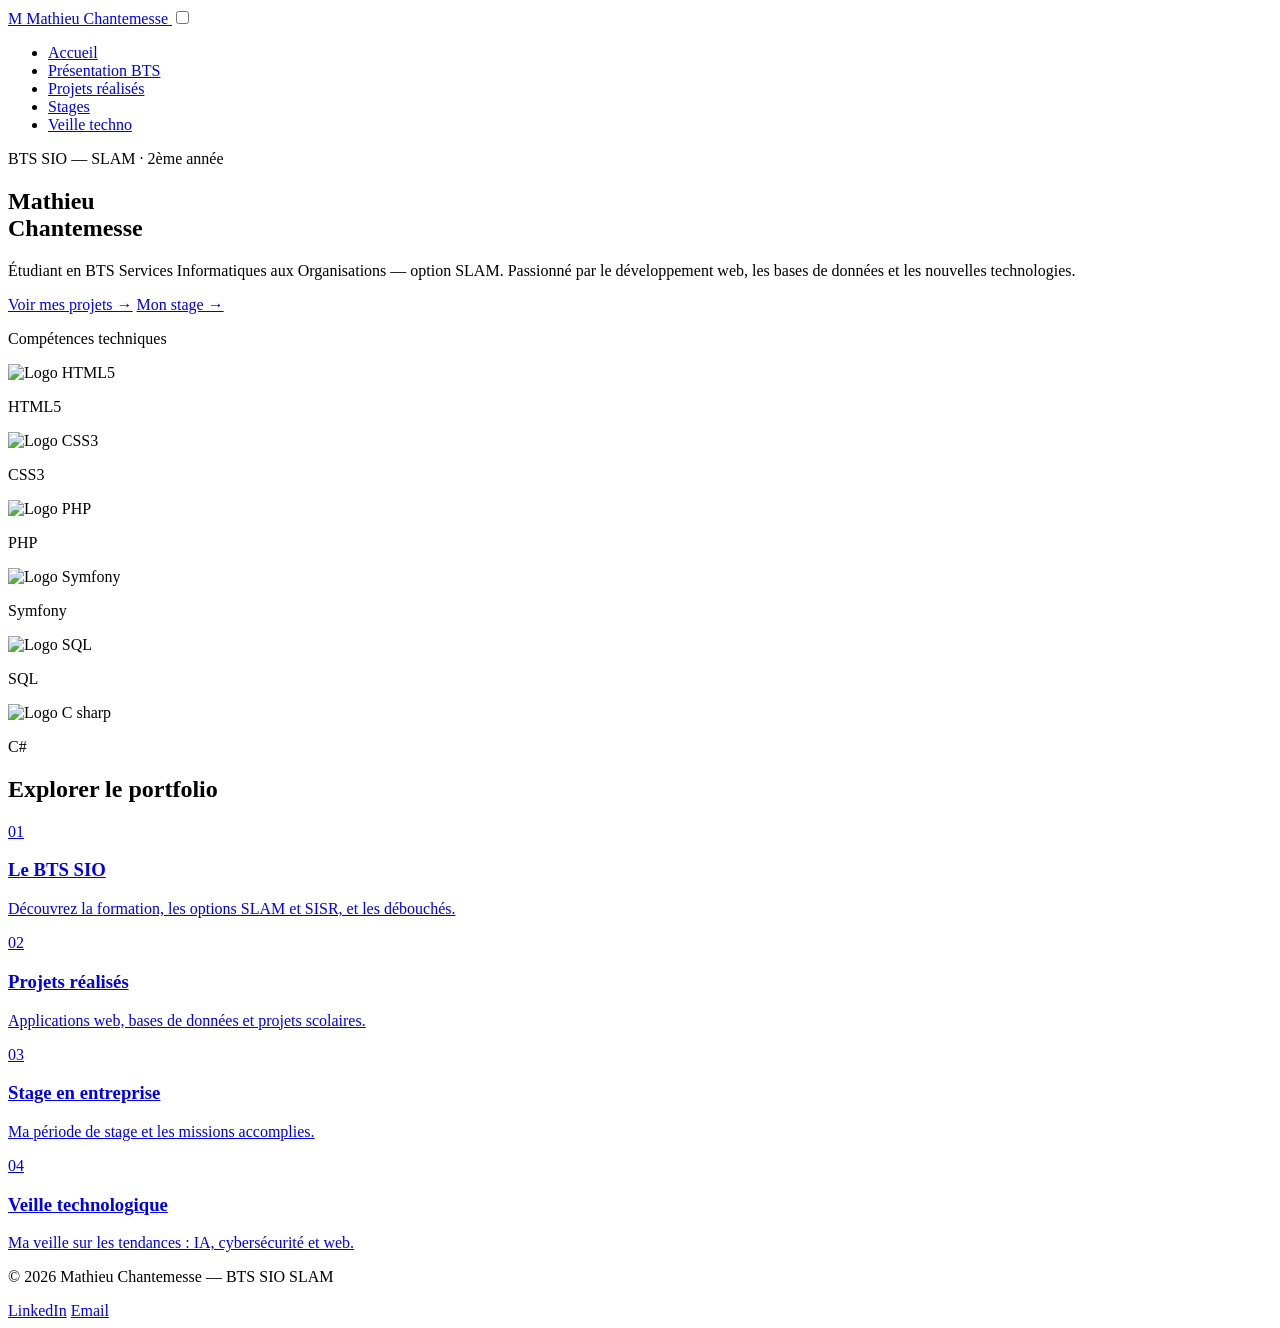
==== index.html @ 4908aefe "portfolio" ====
<!doctype html>
<html lang="fr">
    <head>
        <meta charset="UTF-8" />
        <meta name="viewport" content="width=device-width, initial-scale=1.0" />
        <meta
            name="description"
            content="Portfolio de Mathieu Chantemesse, étudiant en BTS SIO option SLAM."
        />
        <title>Accueil — Mathieu Chantemesse</title>
        <link rel="stylesheet" href="./styles.css" />
    </head>
    <body>
        <nav class="navbar" aria-label="Navigation principale">
            <a class="brand" href="./index.html">
                <span class="brand-mark">M</span>
                <span class="brand-name">Mathieu Chantemesse</span>
            </a>
            <input class="menu-check" type="checkbox" id="menu-check" aria-label="Ouvrir le menu" />
            <label class="menu-toggle" for="menu-check">
                <span></span>
                <span></span>
                <span></span>
            </label>
            <ul class="nav-list">
                <li><a class="nav-link active" href="./index.html">Accueil</a></li>
                <li><a class="nav-link" href="./bts.html">Présentation BTS</a></li>
                <li><a class="nav-link" href="./projets.html">Projets réalisés</a></li>
                <li><a class="nav-link" href="./stages.html">Stages</a></li>
                <li><a class="nav-link" href="./veille.html">Veille techno</a></li>
            </ul>
        </nav>

        <main>
            <section class="hero">
                <div class="hero-content">
                    <span class="tag">BTS SIO — SLAM · 2ème année</span>
                    <h1>
                        Mathieu
                        <br />
                        <span>Chantemesse</span>
                    </h1>
                    <p class="hero-copy">
                        Étudiant en BTS Services Informatiques aux Organisations — option SLAM.
                        Passionné par le développement web, les bases de données et les nouvelles
                        technologies.
                    </p>
                    <div class="button-row">
                        <a class="button" href="./projets.html">Voir mes projets →</a>
                        <a class="button" href="./stages.html">Mon stage →</a>
                    </div>
                </div>
            </section>

            <section class="section">
                <p class="eyebrow">Compétences techniques</p>
                <div class="grid grid-6">
                    <div class="card skill-card">
                        <img
                            src="https://cdn.jsdelivr.net/gh/devicons/devicon/icons/html5/html5-original.svg"
                            alt="Logo HTML5"
                        />
                        <p>HTML5</p>
                    </div>
                    <div class="card skill-card">
                        <img
                            src="https://cdn.jsdelivr.net/gh/devicons/devicon/icons/css3/css3-original.svg"
                            alt="Logo CSS3"
                        />
                        <p>CSS3</p>
                    </div>
                    <div class="card skill-card">
                        <img
                            src="https://cdn.jsdelivr.net/gh/devicons/devicon/icons/php/php-original.svg"
                            alt="Logo PHP"
                        />
                        <p>PHP</p>
                    </div>
                    <div class="card skill-card">
                        <img
                            class="invert"
                            src="https://cdn.jsdelivr.net/gh/devicons/devicon/icons/symfony/symfony-original.svg"
                            alt="Logo Symfony"
                        />
                        <p>Symfony</p>
                    </div>
                    <div class="card skill-card">
                        <img
                            src="https://cdn.jsdelivr.net/gh/devicons/devicon/icons/azuresqldatabase/azuresqldatabase-original.svg"
                            alt="Logo SQL"
                        />
                        <p>SQL</p>
                    </div>
                    <div class="card skill-card">
                        <img
                            src="https://cdn.jsdelivr.net/gh/devicons/devicon/icons/csharp/csharp-original.svg"
                            alt="Logo C sharp"
                        />
                        <p>C#</p>
                    </div>
                </div>
            </section>

            <section class="section section-alt">
                <h2>Explorer le portfolio</h2>
                <div class="grid grid-2">
                    <a class="card link-card" href="./bts.html">
                        <span class="card-index">01</span>
                        <h3>Le BTS SIO</h3>
                        <p>Découvrez la formation, les options SLAM et SISR, et les débouchés.</p>
                    </a>
                    <a class="card link-card" href="./projets.html">
                        <span class="card-index">02</span>
                        <h3>Projets réalisés</h3>
                        <p>Applications web, bases de données et projets scolaires.</p>
                    </a>
                    <a class="card link-card" href="./stages.html">
                        <span class="card-index">03</span>
                        <h3>Stage en entreprise</h3>
                        <p>Ma période de stage et les missions accomplies.</p>
                    </a>
                    <a class="card link-card" href="./veille.html">
                        <span class="card-index">04</span>
                        <h3>Veille technologique</h3>
                        <p>Ma veille sur les tendances : IA, cybersécurité et web.</p>
                    </a>
                </div>
            </section>
        </main>

        <footer class="footer">
            <p>© 2026 Mathieu Chantemesse — BTS SIO SLAM</p>
            <div class="footer-links">
                <a href="#">LinkedIn</a>
                <a href="mailto:mathieu@example.com">Email</a>
            </div>
        </footer>
    </body>
</html>
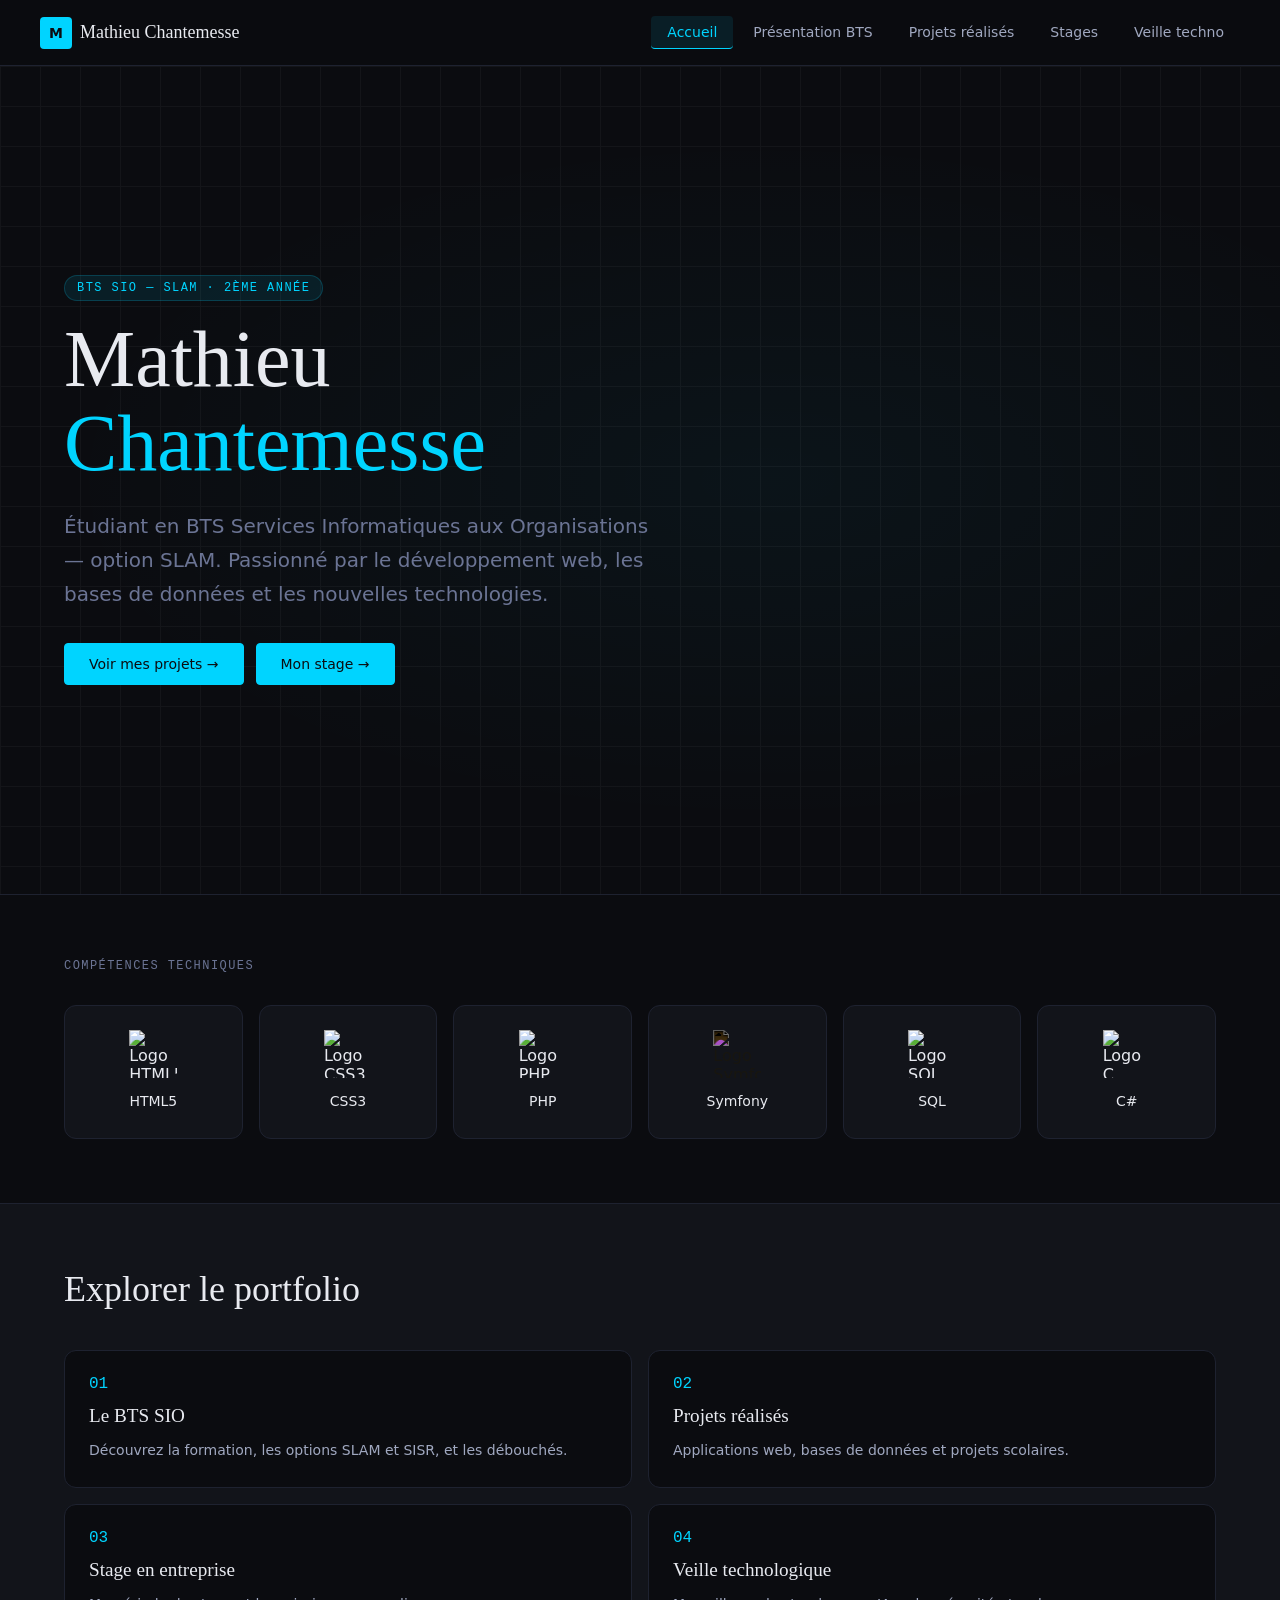
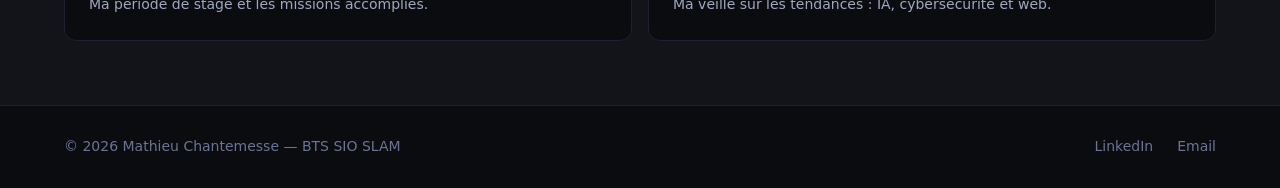
==== commit 89e9462c: "correction des lien cassé" ====
--- a/index.html
+++ b/index.html
@@ -8,7 +8,7 @@
             content="Portfolio de Mathieu Chantemesse, étudiant en BTS SIO option SLAM."
         />
         <title>Accueil — Mathieu Chantemesse</title>
-        <link rel="stylesheet" href="./styles.css" />
+        <link rel="stylesheet" href="CSS/styles.css" />
     </head>
     <body>
         <nav class="navbar" aria-label="Navigation principale">
@@ -23,11 +23,11 @@
                 <span></span>
             </label>
             <ul class="nav-list">
-                <li><a class="nav-link active" href="./index.html">Accueil</a></li>
-                <li><a class="nav-link" href="./bts.html">Présentation BTS</a></li>
-                <li><a class="nav-link" href="./projets.html">Projets réalisés</a></li>
-                <li><a class="nav-link" href="./stages.html">Stages</a></li>
-                <li><a class="nav-link" href="./veille.html">Veille techno</a></li>
+                <li><a class="nav-link active" href="index.html">Accueil</a></li>
+                <li><a class="nav-link" href="HTML/bts.html">Présentation BTS</a></li>
+                <li><a class="nav-link" href="HTML/projets.html">Projets réalisés</a></li>
+                <li><a class="nav-link" href="HTML/stages.html">Stages</a></li>
+                <li><a class="nav-link" href="HTML/veille.html">Veille techno</a></li>
             </ul>
         </nav>
 
--- a/CSS/styles.css
+++ b/CSS/styles.css
@@ -0,0 +1,862 @@
+@import url("https://fonts.googleapis.com/css2?family=DM+Serif+Display:ital@0;1&family=Inter:wght@300;400;500;600;700&family=JetBrains+Mono:wght@400;500&display=swap");
+
+:root {
+    --background: #0b0c10;
+    --foreground: #e8eaf0;
+    --card: #12141a;
+    --primary: #00d4ff;
+    --accent: #7c3aed;
+    --muted: #6b7494;
+    --secondary: #a0a8c0;
+    --border: #1e2230;
+    --success: #27c93f;
+    --warning: #ffbd2e;
+    --display: "DM Serif Display", Georgia, serif;
+    --body: "Inter", system-ui, sans-serif;
+    --mono: "JetBrains Mono", monospace;
+}
+
+* {
+    box-sizing: border-box;
+}
+html {
+    scroll-behavior: smooth;
+}
+body {
+    margin: 0;
+    min-height: 100vh;
+    background: var(--background);
+    color: var(--foreground);
+    font-family: var(--body);
+}
+body {
+    display: flex;
+    flex-direction: column;
+}
+main {
+    flex: 1;
+}
+button,
+a,
+label {
+    font: inherit;
+}
+a {
+    color: inherit;
+    text-decoration: none;
+}
+h1,
+h2,
+h3,
+p {
+    margin-top: 0;
+}
+h1,
+h2,
+h3 {
+    font-family: var(--display);
+    font-weight: 400;
+}
+ul {
+    margin: 0;
+    padding: 0;
+    list-style: none;
+}
+ol {
+    margin: 0;
+    padding: 0;
+    list-style: none;
+}
+img {
+    display: block;
+    max-width: 100%;
+}
+
+/* ---------- Navigation ---------- */
+.navbar {
+    position: sticky;
+    top: 0;
+    z-index: 50;
+    display: flex;
+    align-items: center;
+    justify-content: space-between;
+    padding: 1rem 2.5rem;
+    border-bottom: 1px solid var(--border);
+    background: rgba(11, 12, 16, 0.92);
+    backdrop-filter: blur(12px);
+}
+.brand {
+    display: flex;
+    align-items: center;
+    gap: 0.5rem;
+    font-family: var(--display);
+    font-size: 1.125rem;
+}
+.brand-mark {
+    display: grid;
+    width: 2rem;
+    height: 2rem;
+    place-items: center;
+    border-radius: 0.25rem;
+    background: var(--primary);
+    color: var(--background);
+    font-family: var(--body);
+    font-size: 0.875rem;
+    font-weight: 700;
+}
+.nav-list {
+    display: flex;
+    align-items: center;
+    gap: 0.25rem;
+}
+.nav-link {
+    display: block;
+    padding: 0.5rem 1rem;
+    border-bottom: 1px solid transparent;
+    border-radius: 0.25rem;
+    color: var(--secondary);
+    font-size: 0.875rem;
+    transition: 0.2s ease;
+}
+.nav-link:hover,
+.nav-link.active {
+    border-bottom-color: var(--primary);
+    background: #00d4ff18;
+    color: var(--primary);
+}
+
+/* Menu mobile : case à cocher cachée + label (aucun JavaScript) */
+.menu-check {
+    position: absolute;
+    opacity: 0;
+    pointer-events: none;
+}
+.menu-toggle {
+    display: none;
+    width: 2.5rem;
+    height: 2.5rem;
+    padding: 0.6rem;
+    cursor: pointer;
+}
+.menu-toggle span {
+    display: block;
+    height: 2px;
+    margin: 4px 0;
+    background: var(--secondary);
+}
+.menu-toggle span:last-child {
+    width: 60%;
+}
+.menu-check:focus-visible + .menu-toggle {
+    outline: 2px solid var(--primary);
+    outline-offset: 2px;
+}
+
+/* ---------- Mise en page ---------- */
+.container {
+    width: min(100% - 3rem, 64rem);
+    margin-inline: auto;
+    padding-block: 4rem;
+}
+.container-narrow {
+    width: min(100% - 3rem, 48rem);
+}
+.page-header {
+    margin-bottom: 3rem;
+}
+.page-header h1 {
+    margin-bottom: 1rem;
+    font-size: clamp(2.25rem, 5vw, 3rem);
+}
+.page-header p {
+    max-width: 36rem;
+    color: var(--muted);
+    line-height: 1.7;
+}
+.tag,
+.pill {
+    display: inline-block;
+    border-radius: 999px;
+    font-family: var(--mono);
+    font-size: 0.75rem;
+}
+.tag {
+    margin-bottom: 1rem;
+    padding: 0.3rem 0.75rem;
+    border: 1px solid #00d4ff30;
+    background: #00d4ff18;
+    color: var(--primary);
+    letter-spacing: 0.12em;
+    text-transform: uppercase;
+}
+.pill {
+    padding: 0.2rem 0.5rem;
+    border-radius: 0.25rem;
+}
+.pill-cyan {
+    background: #00d4ff18;
+    color: var(--primary);
+}
+.pill-purple {
+    background: #7c3aed18;
+    color: var(--accent);
+}
+.pill-green {
+    background: #27c93f18;
+    color: var(--success);
+}
+.pill-yellow {
+    background: #ffbd2e18;
+    color: var(--warning);
+}
+.pill-dark {
+    border: 1px solid var(--border);
+    background: var(--background);
+    color: var(--secondary);
+}
+
+.hero {
+    position: relative;
+    display: flex;
+    min-height: 92vh;
+    align-items: center;
+    overflow: hidden;
+    padding: 4rem max(1.5rem, calc((100vw - 72rem) / 2));
+    background: radial-gradient(
+        ellipse 80% 60% at 60% 50%,
+        #00d4ff0a 0%,
+        transparent 70%
+    );
+}
+.hero::before {
+    position: absolute;
+    inset: 0;
+    background-image:
+        linear-gradient(#e8eaf0 1px, transparent 1px),
+        linear-gradient(90deg, #e8eaf0 1px, transparent 1px);
+    background-size: 40px 40px;
+    content: "";
+    opacity: 0.04;
+}
+.hero-content {
+    position: relative;
+    max-width: 56rem;
+}
+.hero h1 {
+    margin: 0 0 1.5rem;
+    font-size: clamp(3.2rem, 8vw, 5rem);
+    line-height: 1.05;
+}
+.hero h1 span {
+    color: var(--primary);
+}
+.hero-copy {
+    max-width: 38rem;
+    margin-bottom: 2rem;
+    color: var(--muted);
+    font-size: clamp(1.05rem, 2vw, 1.25rem);
+    line-height: 1.7;
+}
+.button-row,
+.tabs,
+.filter-bar,
+.tech-list {
+    display: flex;
+    flex-wrap: wrap;
+    gap: 0.75rem;
+}
+.button {
+    display: inline-block;
+    padding: 0.75rem 1.5rem;
+    border: 1px solid var(--primary);
+    border-radius: 0.25rem;
+    background: var(--primary);
+    color: var(--background);
+    font-size: 0.875rem;
+    font-weight: 500;
+    transition: transform 0.2s ease;
+}
+.button:hover {
+    transform: scale(1.04);
+}
+.section {
+    padding: 4rem max(1.5rem, calc((100vw - 72rem) / 2));
+    border-top: 1px solid var(--border);
+}
+.section-alt {
+    background: var(--card);
+}
+.eyebrow,
+.detail-title {
+    color: var(--muted);
+    font-family: var(--mono);
+    font-size: 0.75rem;
+    letter-spacing: 0.12em;
+    text-transform: uppercase;
+}
+.eyebrow {
+    margin-bottom: 2rem;
+}
+.section h2 {
+    margin-bottom: 2.5rem;
+    font-size: clamp(1.8rem, 4vw, 2.25rem);
+}
+.grid {
+    display: grid;
+    gap: 1rem;
+}
+.grid-2 {
+    grid-template-columns: repeat(2, minmax(0, 1fr));
+}
+.grid-3 {
+    grid-template-columns: repeat(3, minmax(0, 1fr));
+}
+.grid-6 {
+    grid-template-columns: repeat(6, minmax(0, 1fr));
+}
+.card {
+    padding: 1.5rem;
+    border: 1px solid var(--border);
+    border-radius: 0.75rem;
+    background: var(--card);
+}
+.section-alt .card {
+    background: var(--background);
+}
+.card h3 {
+    margin-bottom: 0.75rem;
+    font-size: 1.2rem;
+}
+.card p {
+    margin-bottom: 0;
+    color: var(--secondary);
+    font-size: 0.875rem;
+    line-height: 1.7;
+}
+.skill-card {
+    display: flex;
+    align-items: center;
+    flex-direction: column;
+    gap: 0.75rem;
+    transition: 0.2s ease;
+}
+.skill-card:hover,
+.link-card:hover,
+.project-card:hover,
+.article-card:hover {
+    transform: translateY(-3px);
+    border-color: #00d4ff40;
+}
+.skill-card img {
+    width: 3rem;
+    height: 3rem;
+    object-fit: contain;
+}
+.skill-card img.invert {
+    filter: invert(1);
+}
+.skill-card p {
+    color: var(--foreground);
+    font-weight: 500;
+}
+.link-card {
+    transition: 0.2s ease;
+}
+.link-card .card-index {
+    display: block;
+    margin-bottom: 0.75rem;
+    color: var(--primary);
+    font-family: var(--mono);
+}
+.link-card:hover h3 {
+    color: var(--primary);
+}
+
+/* ---------- Onglets et filtres en CSS pur (boutons radio cachés) ---------- */
+.sr-radio {
+    position: absolute;
+    opacity: 0;
+    pointer-events: none;
+    width: 1px;
+    height: 1px;
+}
+.option-switch,
+.filterable {
+    position: relative;
+}
+
+.tabs,
+.filter-bar {
+    margin-bottom: 2.5rem;
+}
+.tab {
+    display: inline-block;
+    padding: 0.6rem 1.15rem;
+    border: 1px solid var(--border);
+    border-radius: 0.3rem;
+    background: var(--card);
+    color: var(--secondary);
+    cursor: pointer;
+    font-size: 0.875rem;
+    transition: 0.2s ease;
+}
+.tab:hover {
+    border-color: #00d4ff40;
+    color: var(--foreground);
+}
+
+/* Onglet actif — BTS (SLAM / SISR) */
+#opt-slam:checked ~ .tabs label[for="opt-slam"],
+#opt-sisr:checked ~ .tabs label[for="opt-sisr"],
+/* Filtre actif — Projets */
+#f-all:checked ~ .filter-bar label[for="f-all"],
+#f-scolaire:checked ~ .filter-bar label[for="f-scolaire"],
+#f-personnel:checked ~ .filter-bar label[for="f-personnel"],
+/* Filtre actif — Veille */
+#v-all:checked ~ .filter-bar label[for="v-all"],
+#v-ia:checked ~ .filter-bar label[for="v-ia"],
+#v-cyber:checked ~ .filter-bar label[for="v-cyber"],
+#v-web:checked ~ .filter-bar label[for="v-web"],
+#v-devops:checked ~ .filter-bar label[for="v-devops"] {
+    border-color: var(--primary);
+    background: var(--primary);
+    color: var(--background);
+}
+
+/* Panneaux SLAM / SISR */
+.tab-panel {
+    display: none;
+}
+#opt-slam:checked ~ .panel-slam,
+#opt-sisr:checked ~ .panel-sisr {
+    display: grid;
+}
+
+/* Filtrage des projets */
+#f-scolaire:checked ~ .project-grid .cat-personnel,
+#f-personnel:checked ~ .project-grid .cat-scolaire {
+    display: none;
+}
+
+/* Filtrage de la veille */
+#v-ia:checked ~ .articles .article-card:not(.cat-ia),
+#v-cyber:checked ~ .articles .article-card:not(.cat-cyber),
+#v-web:checked ~ .articles .article-card:not(.cat-web),
+#v-devops:checked ~ .articles .article-card:not(.cat-devops) {
+    display: none;
+}
+
+/* ---------- Page BTS ---------- */
+.info-card h3.cyan {
+    color: var(--primary);
+}
+.info-card h3.purple {
+    color: var(--accent);
+}
+.option-block {
+    border-color: #00d4ff30;
+}
+.option-block.purple-border {
+    border-color: #7c3aed30;
+}
+.option-block h3 {
+    color: var(--primary);
+}
+.option-block.purple-border h3 {
+    color: var(--accent);
+}
+.arrow-list {
+    display: grid;
+    gap: 0.6rem;
+}
+.arrow-list li {
+    display: flex;
+    gap: 0.5rem;
+    color: var(--secondary);
+    font-size: 0.875rem;
+    line-height: 1.5;
+}
+.arrow-list li::before {
+    color: var(--primary);
+    content: "→";
+}
+.purple-border .arrow-list li::before {
+    color: var(--accent);
+}
+.job-list {
+    display: grid;
+    gap: 0.75rem;
+}
+.job-list li {
+    display: flex;
+    align-items: center;
+    justify-content: space-between;
+    gap: 1rem;
+    color: var(--secondary);
+    font-size: 0.875rem;
+}
+.subsection {
+    margin-top: 4rem;
+}
+.subsection h2 {
+    margin-bottom: 1.5rem;
+    font-size: 1.5rem;
+}
+.subsection-intro {
+    margin: -0.75rem 0 2rem;
+    color: var(--muted);
+    font-size: 0.875rem;
+    line-height: 1.7;
+}
+.module-card h3 {
+    font-family: var(--body);
+    font-size: 0.875rem;
+    font-weight: 600;
+}
+.module-card p {
+    color: var(--muted);
+    font-size: 0.75rem;
+}
+.competency {
+    display: flex;
+    align-items: flex-start;
+    gap: 1rem;
+    padding: 1rem;
+}
+.number {
+    display: grid;
+    flex: 0 0 2rem;
+    height: 2rem;
+    place-items: center;
+    border: 1px solid #00d4ff30;
+    border-radius: 0.25rem;
+    background: linear-gradient(135deg, #00d4ff18, #7c3aed18);
+    color: var(--primary);
+    font-family: var(--mono);
+    font-size: 0.875rem;
+}
+.competency p {
+    padding-top: 0.25rem;
+    line-height: 1.5;
+}
+
+/* ---------- Page Projets ---------- */
+.project-card {
+    position: relative;
+    overflow: hidden;
+    padding: 0;
+    transition: 0.2s ease;
+}
+.project-card::before {
+    display: block;
+    height: 6px;
+    background: linear-gradient(90deg, var(--project-color), transparent);
+    content: "";
+}
+.project-card-body {
+    padding: 1.25rem;
+}
+.card-meta {
+    display: flex;
+    align-items: flex-start;
+    justify-content: space-between;
+    gap: 1rem;
+    margin-bottom: 0.75rem;
+}
+.project-card h2,
+.article-card h2 {
+    margin-bottom: 0.3rem;
+    font-family: var(--body);
+    font-size: 1rem;
+    font-weight: 600;
+}
+.date,
+.source {
+    color: var(--muted);
+    font-family: var(--mono);
+    font-size: 0.75rem;
+}
+.project-card .date {
+    display: block;
+    margin-bottom: 0.75rem;
+}
+.project-card p,
+.article-card p {
+    color: var(--secondary);
+    font-size: 0.875rem;
+    line-height: 1.7;
+}
+.tech-list {
+    gap: 0.45rem;
+    margin: 1rem 0;
+}
+.detail-link {
+    color: var(--project-color);
+    font-size: 0.75rem;
+}
+.project-detail {
+    scroll-margin-top: 6rem;
+}
+.project-detail > summary {
+    padding: 1rem 1.25rem;
+    border: 1px solid var(--border);
+    border-radius: 0.75rem;
+    background: var(--card);
+    color: var(--primary);
+    cursor: pointer;
+    font-size: 0.875rem;
+    list-style: none;
+}
+.project-detail > summary::-webkit-details-marker {
+    display: none;
+}
+.project-detail[open] > summary {
+    margin-bottom: 1rem;
+    border-color: #00d4ff40;
+}
+.project-detail:target > summary {
+    border-color: var(--primary);
+    box-shadow: 0 0 0 1px var(--primary);
+}
+.detail-content {
+    padding: 1.5rem;
+    border: 1px solid var(--border);
+    border-radius: 0.75rem;
+    background: var(--card);
+}
+.detail-content h2 {
+    font-size: 1.8rem;
+}
+.detail-block {
+    padding: 1.25rem;
+    border: 1px solid #00d4ff25;
+    border-radius: 0.75rem;
+    background: var(--card);
+}
+.detail-block p {
+    margin-bottom: 0;
+    color: var(--secondary);
+    font-size: 0.875rem;
+    line-height: 1.7;
+}
+.detail-title {
+    margin-bottom: 1rem;
+    color: var(--primary);
+}
+.detail-block + .detail-block {
+    margin-top: 1rem;
+}
+.grid > .detail-block + .detail-block {
+    margin-top: 0;
+}
+.numbered-list {
+    counter-reset: item;
+    display: grid;
+    gap: 0.65rem;
+}
+.numbered-list li {
+    display: flex;
+    gap: 0.6rem;
+    color: var(--secondary);
+    font-size: 0.875rem;
+    line-height: 1.5;
+}
+.numbered-list li::before {
+    display: grid;
+    flex: 0 0 1.3rem;
+    height: 1.3rem;
+    place-items: center;
+    border-radius: 0.25rem;
+    background: #00d4ff18;
+    color: var(--primary);
+    content: counter(item);
+    counter-increment: item;
+    font-family: var(--mono);
+    font-size: 0.7rem;
+}
+
+/* ---------- Page Stage ---------- */
+.stage-layout {
+    grid-template-columns: 1fr 2fr;
+    gap: 1.5rem;
+}
+.facts {
+    display: grid;
+    gap: 1.2rem;
+    margin: 0;
+}
+.fact dt {
+    margin-bottom: 0.3rem;
+    color: var(--muted);
+    font-size: 0.75rem;
+}
+.fact dd {
+    margin: 0;
+    color: var(--foreground);
+    font-size: 0.875rem;
+    line-height: 1.5;
+}
+.stage-main {
+    display: grid;
+    gap: 1.25rem;
+}
+.purple-detail {
+    border-color: #7c3aed30;
+}
+.purple-detail .detail-title {
+    color: var(--accent);
+}
+
+/* ---------- Page Veille ---------- */
+.filter-bar .tab {
+    padding: 0.45rem 0.8rem;
+    font-family: var(--mono);
+    font-size: 0.75rem;
+}
+.articles {
+    display: grid;
+    gap: 1rem;
+}
+.article-card {
+    transition: 0.2s ease;
+}
+.article-card .card-meta {
+    flex-wrap: wrap;
+}
+.article-card h2 {
+    margin-bottom: 0.5rem;
+}
+.article-card p {
+    margin-bottom: 0.75rem;
+}
+.article-details {
+    margin-top: 1rem;
+}
+.article-details summary {
+    color: var(--primary);
+    cursor: pointer;
+    font-size: 0.75rem;
+}
+.article-details[open] summary {
+    margin-bottom: 1rem;
+}
+.quote {
+    padding-left: 1rem;
+    border-left: 3px solid var(--primary);
+    color: var(--muted);
+    font-style: italic;
+    line-height: 1.7;
+}
+.sources li {
+    color: var(--muted);
+    font-family: var(--mono);
+    font-size: 0.75rem;
+    line-height: 1.8;
+}
+
+/* ---------- Pied de page ---------- */
+.footer {
+    display: flex;
+    align-items: center;
+    justify-content: space-between;
+    gap: 1rem;
+    padding: 2rem max(1.5rem, calc((100vw - 72rem) / 2));
+    border-top: 1px solid var(--border);
+    color: var(--muted);
+    font-size: 0.875rem;
+}
+.footer p {
+    margin: 0;
+}
+.footer-links {
+    display: flex;
+    gap: 1.5rem;
+}
+.footer a:hover {
+    color: var(--primary);
+}
+
+::-webkit-scrollbar {
+    width: 4px;
+}
+::-webkit-scrollbar-track {
+    background: transparent;
+}
+::-webkit-scrollbar-thumb {
+    border-radius: 2px;
+    background: var(--border);
+}
+::selection {
+    background: #00d4ff33;
+    color: var(--primary);
+}
+
+/* ---------- Responsive ---------- */
+@media (max-width: 900px) {
+    .grid-6 {
+        grid-template-columns: repeat(3, minmax(0, 1fr));
+    }
+    .grid-3 {
+        grid-template-columns: 1fr;
+    }
+}
+@media (max-width: 767px) {
+    .navbar {
+        padding-inline: 1.5rem;
+    }
+    .menu-toggle {
+        display: block;
+    }
+    .nav-list {
+        position: absolute;
+        top: 100%;
+        left: 0;
+        display: none;
+        width: 100%;
+        align-items: stretch;
+        flex-direction: column;
+        gap: 0;
+        padding: 0.75rem 0;
+        border-bottom: 1px solid var(--border);
+        background: var(--card);
+    }
+    .menu-check:checked ~ .nav-list {
+        display: flex;
+    }
+    .nav-link {
+        padding: 0.75rem 1.5rem;
+        border-bottom: 0;
+    }
+    .grid-2,
+    .stage-layout {
+        grid-template-columns: 1fr;
+    }
+    #opt-slam:checked ~ .panel-slam,
+    #opt-sisr:checked ~ .panel-sisr {
+        grid-template-columns: 1fr;
+    }
+    .footer {
+        align-items: flex-start;
+        flex-direction: column;
+    }
+}
+@media (max-width: 520px) {
+    .brand-name {
+        display: none;
+    }
+    .grid-6 {
+        grid-template-columns: repeat(2, minmax(0, 1fr));
+    }
+    .container {
+        width: min(100% - 2rem, 64rem);
+        padding-block: 3rem;
+    }
+    .hero {
+        min-height: 85vh;
+    }
+    .job-list li {
+        align-items: flex-start;
+        flex-direction: column;
+        gap: 0.4rem;
+    }
+}
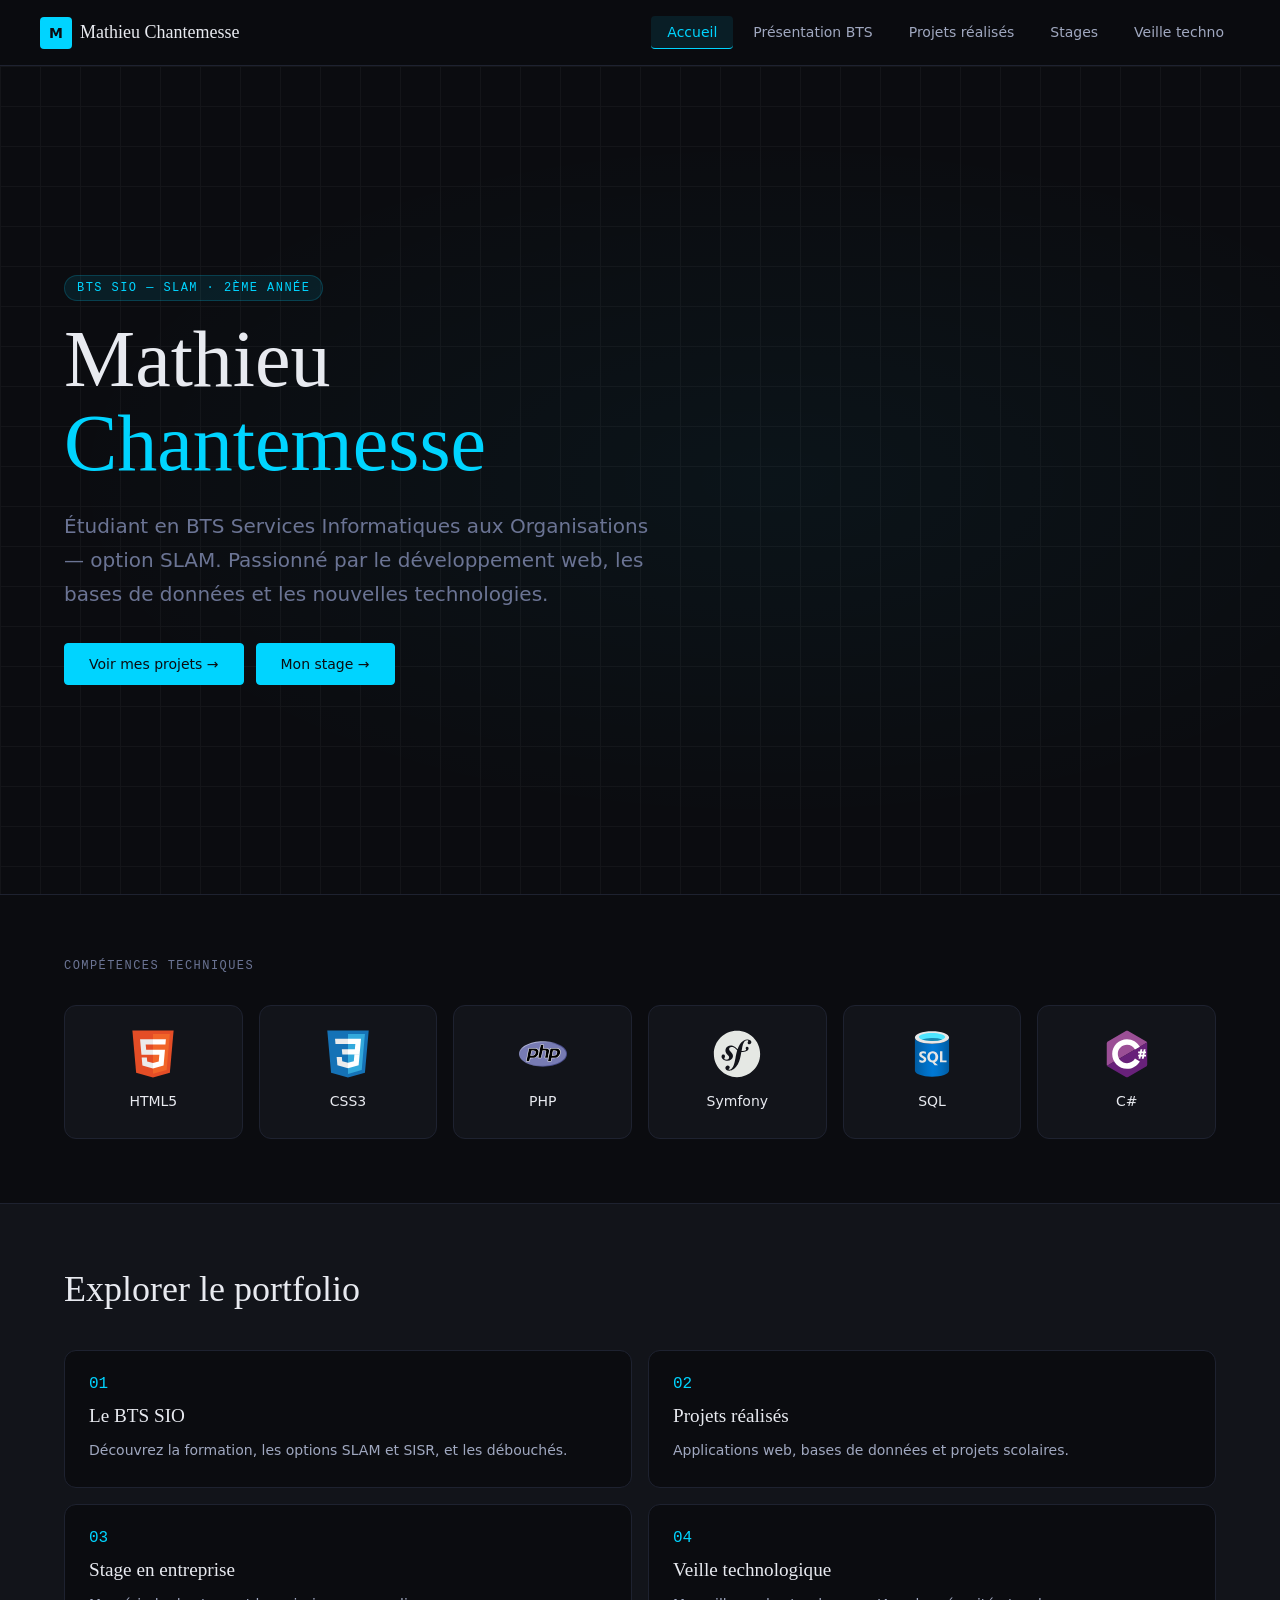
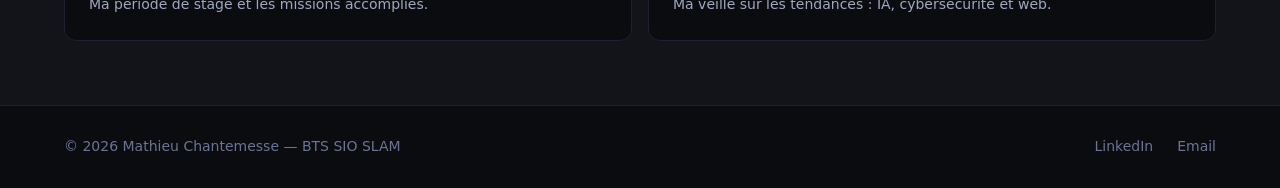
==== commit 0f3179c2: "ajout d'un projet" ====
--- a/index.html
+++ b/index.html
@@ -57,21 +57,21 @@
                 <div class="grid grid-6">
                     <div class="card skill-card">
                         <img
-                            src="https://cdn.jsdelivr.net/gh/devicons/devicon/icons/html5/html5-original.svg"
+                            src="img/html5.svg"
                             alt="Logo HTML5"
                         />
                         <p>HTML5</p>
                     </div>
                     <div class="card skill-card">
                         <img
-                            src="https://cdn.jsdelivr.net/gh/devicons/devicon/icons/css3/css3-original.svg"
+                            src="img/css3.svg"
                             alt="Logo CSS3"
                         />
                         <p>CSS3</p>
                     </div>
                     <div class="card skill-card">
                         <img
-                            src="https://cdn.jsdelivr.net/gh/devicons/devicon/icons/php/php-original.svg"
+                            src="img/php.svg"
                             alt="Logo PHP"
                         />
                         <p>PHP</p>
@@ -79,21 +79,21 @@
                     <div class="card skill-card">
                         <img
                             class="invert"
-                            src="https://cdn.jsdelivr.net/gh/devicons/devicon/icons/symfony/symfony-original.svg"
+                            src="img/symfony.svg"
                             alt="Logo Symfony"
                         />
                         <p>Symfony</p>
                     </div>
                     <div class="card skill-card">
                         <img
-                            src="https://cdn.jsdelivr.net/gh/devicons/devicon/icons/azuresqldatabase/azuresqldatabase-original.svg"
+                            src="img/sql.svg"
                             alt="Logo SQL"
                         />
                         <p>SQL</p>
                     </div>
                     <div class="card skill-card">
                         <img
-                            src="https://cdn.jsdelivr.net/gh/devicons/devicon/icons/csharp/csharp-original.svg"
+                            src="img/csharp.svg"
                             alt="Logo C sharp"
                         />
                         <p>C#</p>
@@ -132,7 +132,7 @@
             <p>© 2026 Mathieu Chantemesse — BTS SIO SLAM</p>
             <div class="footer-links">
                 <a href="#">LinkedIn</a>
-                <a href="mailto:mathieu@example.com">Email</a>
+                <a href="mailto:lagaffeg075@gmail.com">Email</a>
             </div>
         </footer>
     </body>
--- a/CSS/styles.css
+++ b/CSS/styles.css
@@ -1,5 +1,5 @@
 @import url("https://fonts.googleapis.com/css2?family=DM+Serif+Display:ital@0;1&family=Inter:wght@300;400;500;600;700&family=JetBrains+Mono:wght@400;500&display=swap");
-
+/*Hadar Icons pour le theme*/
 :root {
     --background: #0b0c10;
     --foreground: #e8eaf0;
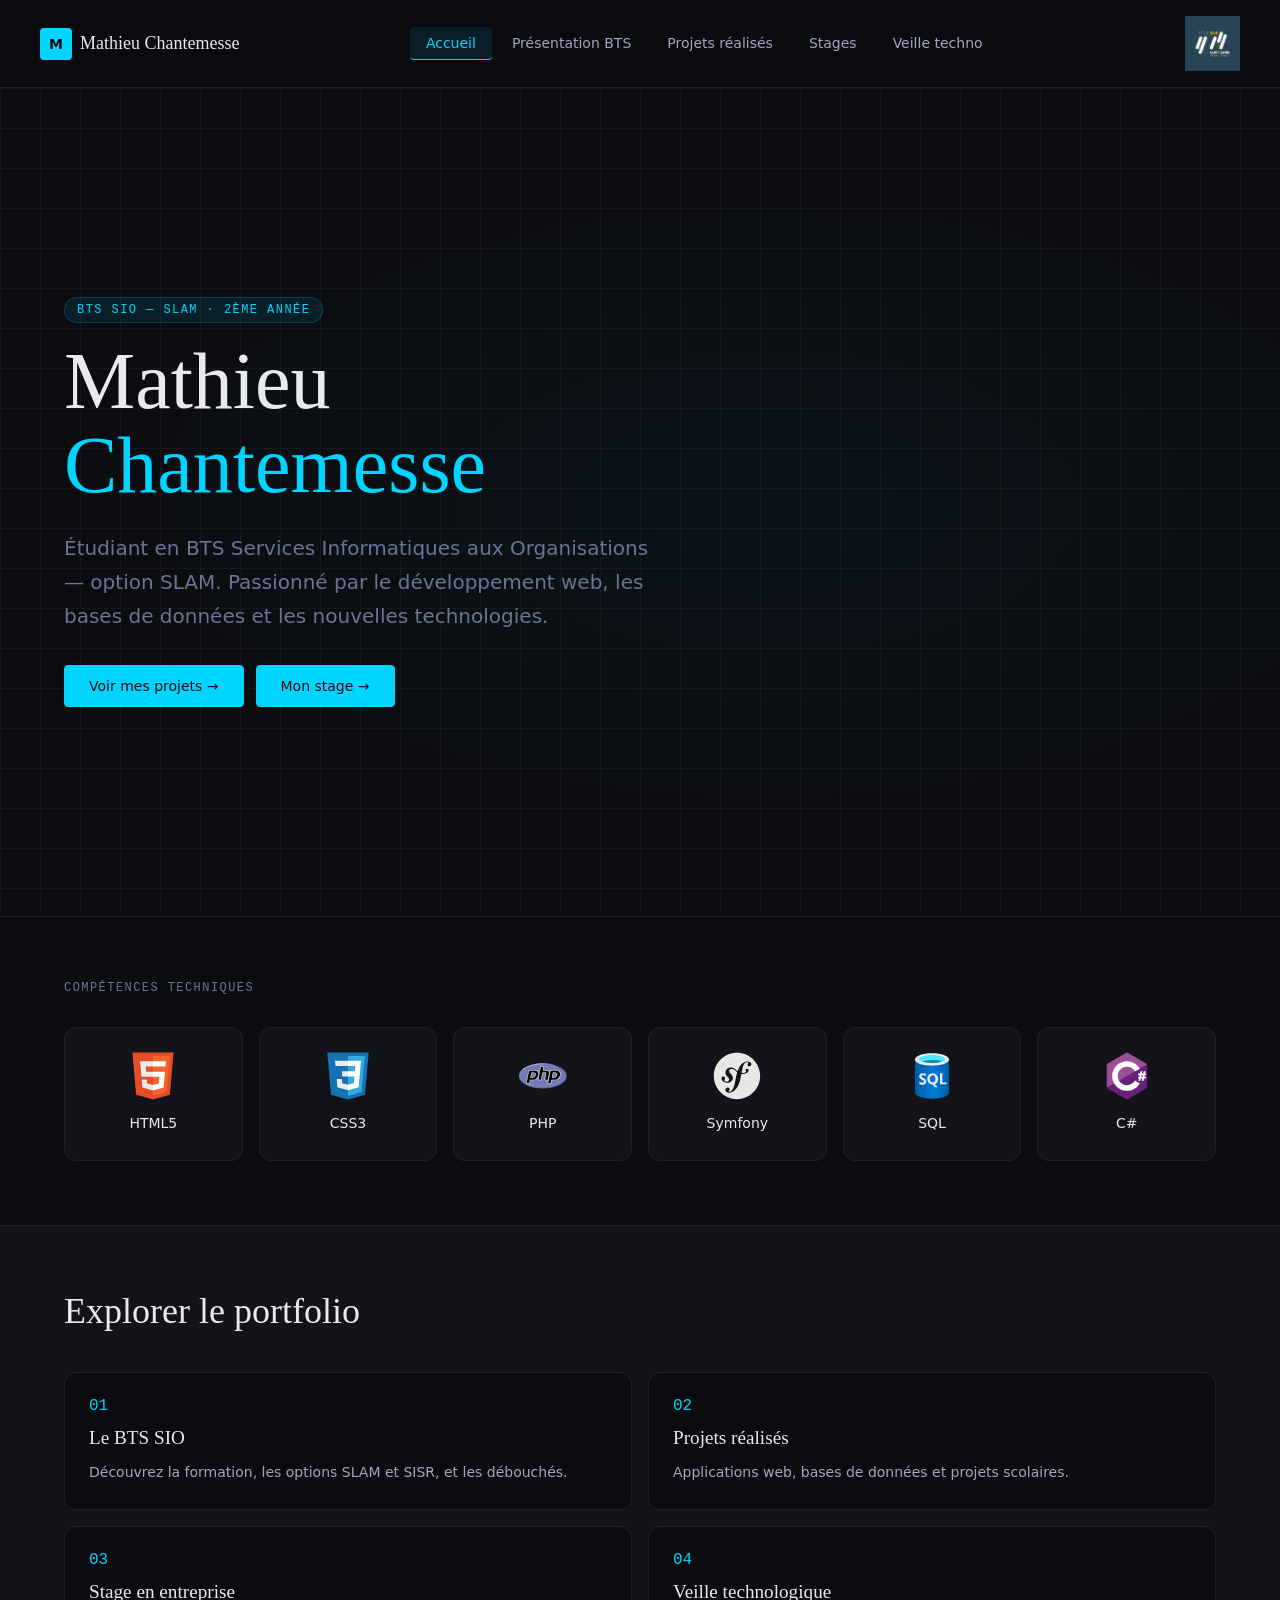
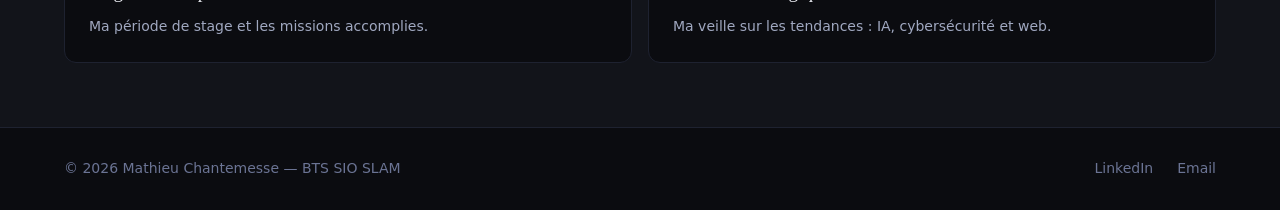
==== commit f12a00ce: "ajout logo polesup" ====
--- a/index.html
+++ b/index.html
@@ -7,7 +7,7 @@
             name="description"
             content="Portfolio de Mathieu Chantemesse, étudiant en BTS SIO option SLAM."
         />
-        <title>Accueil — Mathieu Chantemesse</title>
+        <title>Accueil</title>
         <link rel="stylesheet" href="CSS/styles.css" />
     </head>
     <body>
@@ -26,9 +26,13 @@
                 <li><a class="nav-link active" href="index.html">Accueil</a></li>
                 <li><a class="nav-link" href="HTML/bts.html">Présentation BTS</a></li>
                 <li><a class="nav-link" href="HTML/projets.html">Projets réalisés</a></li>
-                <li><a class="nav-link" href="HTML/stages.html">Stages</a></li>
+                <li><a class="nav-link" href="HTML/Stages.html">Stages</a></li>
                 <li><a class="nav-link" href="HTML/veille.html">Veille techno</a></li>
             </ul>
+            
+            <div class="navbar-logo">
+                <img src="img/logo_saint_denis.jpg" alt="Logo Saint-Denis">
+            </div>
         </nav>
 
         <main>
@@ -46,8 +50,8 @@
                         technologies.
                     </p>
                     <div class="button-row">
-                        <a class="button" href="./projets.html">Voir mes projets →</a>
-                        <a class="button" href="./stages.html">Mon stage →</a>
+                        <a class="button" href="HTML/projets.html">Voir mes projets →</a>
+                        <a class="button" href="HTML/Stages.html">Mon stage →</a>
                     </div>
                 </div>
             </section>
@@ -104,22 +108,22 @@
             <section class="section section-alt">
                 <h2>Explorer le portfolio</h2>
                 <div class="grid grid-2">
-                    <a class="card link-card" href="./bts.html">
+                    <a class="card link-card" href="HTML/bts.html">
                         <span class="card-index">01</span>
                         <h3>Le BTS SIO</h3>
                         <p>Découvrez la formation, les options SLAM et SISR, et les débouchés.</p>
                     </a>
-                    <a class="card link-card" href="./projets.html">
+                    <a class="card link-card" href="HTML/projets.html">
                         <span class="card-index">02</span>
                         <h3>Projets réalisés</h3>
                         <p>Applications web, bases de données et projets scolaires.</p>
                     </a>
-                    <a class="card link-card" href="./stages.html">
+                    <a class="card link-card" href="HTML/Stages.html">
                         <span class="card-index">03</span>
                         <h3>Stage en entreprise</h3>
                         <p>Ma période de stage et les missions accomplies.</p>
                     </a>
-                    <a class="card link-card" href="./veille.html">
+                    <a class="card link-card" href="HTML/veille.html">
                         <span class="card-index">04</span>
                         <h3>Veille technologique</h3>
                         <p>Ma veille sur les tendances : IA, cybersécurité et web.</p>
--- a/CSS/styles.css
+++ b/CSS/styles.css
@@ -124,6 +124,17 @@
     background: #00d4ff18;
     color: var(--primary);
 }
+.navbar-logo {
+    display: flex;
+    align-items: center;
+    margin-left: 1rem;
+}
+
+.navbar-logo img {
+    width: 55px;
+    height: 55px;
+    object-fit: contain;
+}
 
 /* Menu mobile : case à cocher cachée + label (aucun JavaScript) */
 .menu-check {
@@ -839,6 +850,14 @@
         align-items: flex-start;
         flex-direction: column;
     }
+    .navbar-logo {
+    margin-left: auto;
+    }
+
+    .navbar-logo img {
+        width: 45px;
+        height: 45px;
+    }
 }
 @media (max-width: 520px) {
     .brand-name {
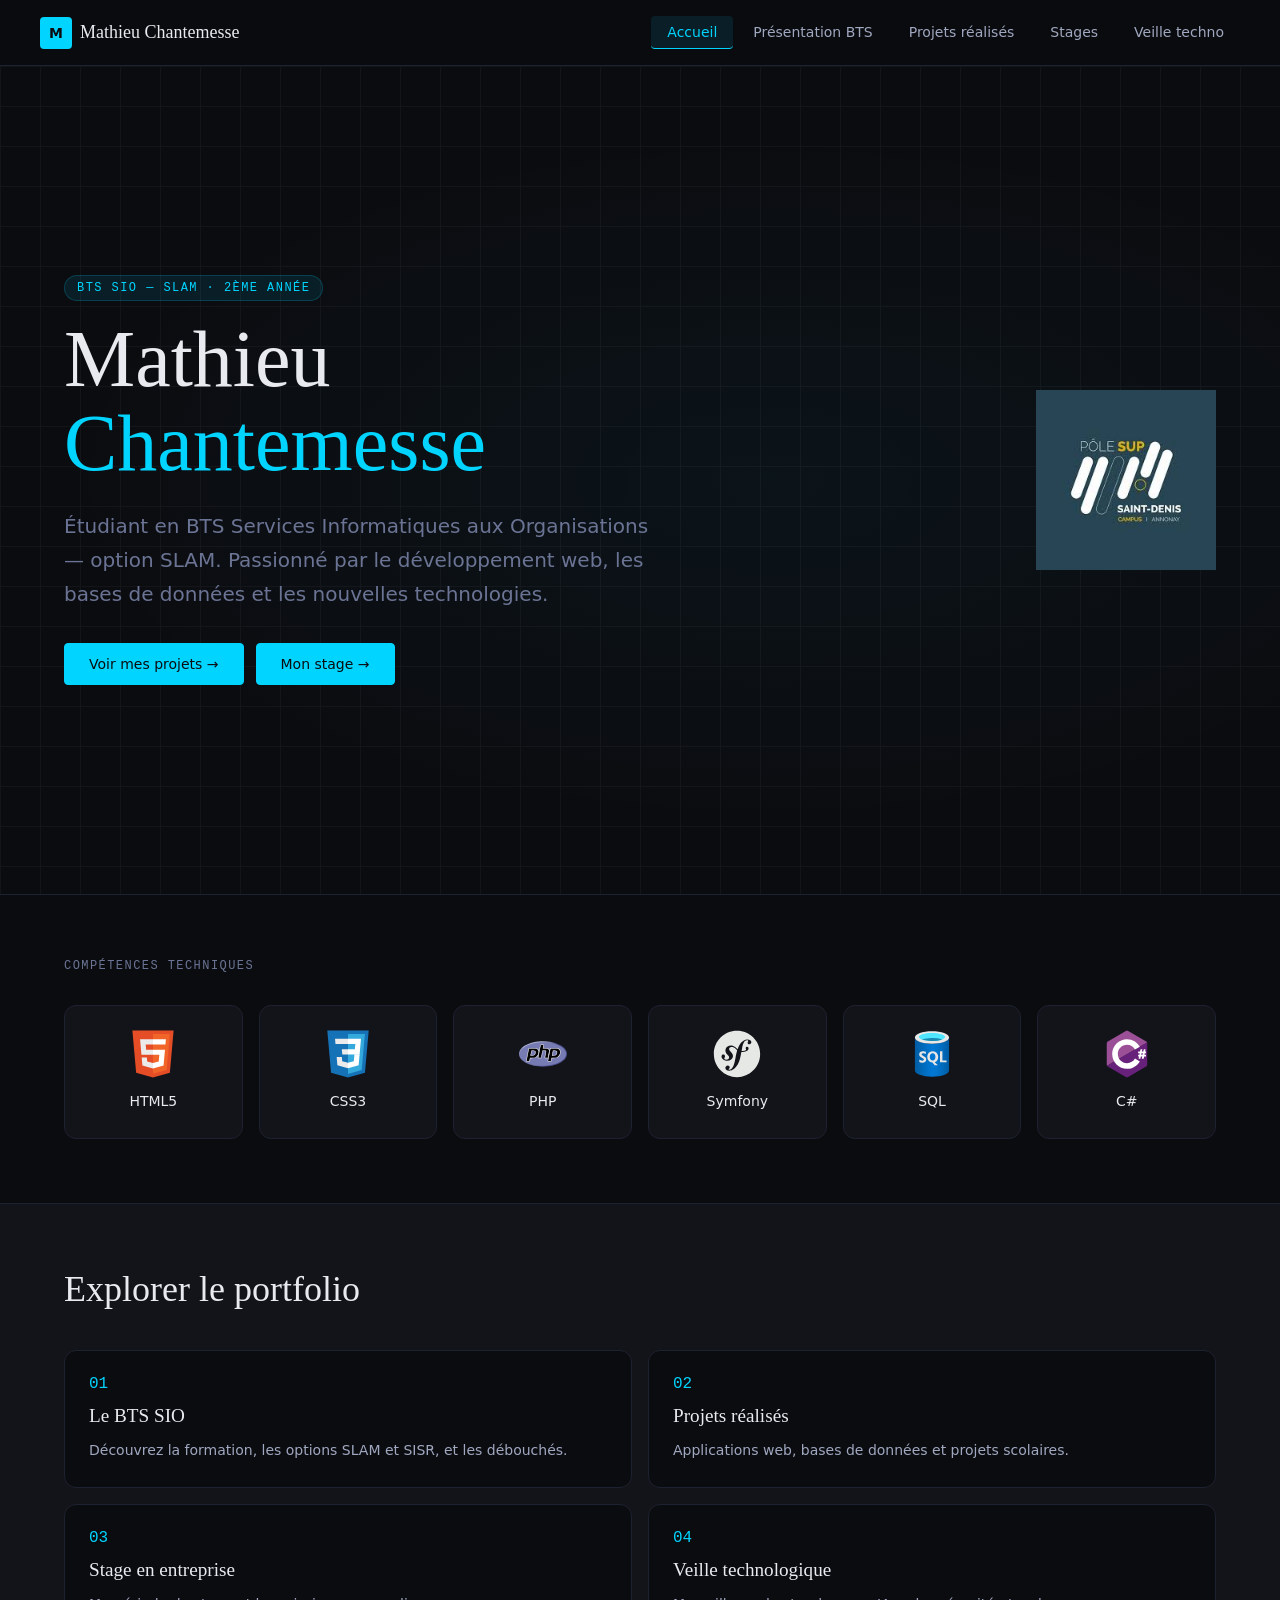
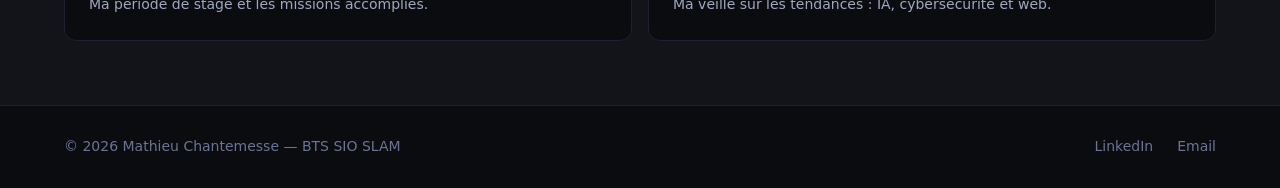
==== commit 44904c59: "modif emplacement logo polesup" ====
--- a/index.html
+++ b/index.html
@@ -29,29 +29,33 @@
                 <li><a class="nav-link" href="HTML/Stages.html">Stages</a></li>
                 <li><a class="nav-link" href="HTML/veille.html">Veille techno</a></li>
             </ul>
-            
-            <div class="navbar-logo">
-                <img src="img/logo_saint_denis.jpg" alt="Logo Saint-Denis">
-            </div>
+
         </nav>
 
         <main>
+            
             <section class="hero">
-                <div class="hero-content">
-                    <span class="tag">BTS SIO — SLAM · 2ème année</span>
-                    <h1>
-                        Mathieu
-                        <br />
-                        <span>Chantemesse</span>
-                    </h1>
-                    <p class="hero-copy">
-                        Étudiant en BTS Services Informatiques aux Organisations — option SLAM.
-                        Passionné par le développement web, les bases de données et les nouvelles
-                        technologies.
-                    </p>
-                    <div class="button-row">
-                        <a class="button" href="HTML/projets.html">Voir mes projets →</a>
-                        <a class="button" href="HTML/Stages.html">Mon stage →</a>
+                <div class="hero-inner">
+                    <div class="hero-content">
+                        <span class="tag">BTS SIO — SLAM · 2ème année</span>
+                        <h1>
+                            Mathieu
+                            <br />
+                            <span>Chantemesse</span>
+                        </h1>
+                        <p class="hero-copy">
+                            Étudiant en BTS Services Informatiques aux Organisations — option SLAM.
+                            Passionné par le développement web, les bases de données et les nouvelles
+                            technologies.
+                        </p>
+                        <div class="button-row">
+                            <a class="button" href="HTML/projets.html">Voir mes projets →</a>
+                            <a class="button" href="HTML/Stages.html">Mon stage →</a>
+                        </div>
+                    </div>
+
+                    <div class="hero-logo">
+                        <img src="img/logo_saint_denis.jpg" alt="Logo Saint-Denis">
                     </div>
                 </div>
             </section>
--- a/CSS/styles.css
+++ b/CSS/styles.css
@@ -124,17 +124,7 @@
     background: #00d4ff18;
     color: var(--primary);
 }
-.navbar-logo {
-    display: flex;
-    align-items: center;
-    margin-left: 1rem;
-}
-
-.navbar-logo img {
-    width: 55px;
-    height: 55px;
-    object-fit: contain;
-}
+
 
 /* Menu mobile : case à cocher cachée + label (aucun JavaScript) */
 .menu-check {
@@ -164,6 +154,32 @@
 }
 
 /* ---------- Mise en page ---------- */
+.hero-inner {
+    position: relative;
+    display: flex;
+    align-items: center;
+    justify-content: space-between;
+    gap: 3rem;
+    width: 100%;
+}
+
+.hero-content {
+    position: relative;
+    max-width: 56rem;
+}
+
+.hero-logo {
+    flex-shrink: 0;
+    display: flex;
+    align-items: center;
+    justify-content: center;
+}
+
+.hero-logo img {
+    width: 180px;
+    height: auto;
+    object-fit: contain;
+}
 .container {
     width: min(100% - 3rem, 64rem);
     margin-inline: auto;
@@ -850,14 +866,17 @@
         align-items: flex-start;
         flex-direction: column;
     }
-    .navbar-logo {
-    margin-left: auto;
-    }
-
-    .navbar-logo img {
-        width: 45px;
-        height: 45px;
-    }
+
+    .hero-inner {
+        flex-direction: column;
+        align-items: flex-start;
+        gap: 2rem;
+    }
+
+    .hero-logo img {
+        width: 120px;
+    }
+
 }
 @media (max-width: 520px) {
     .brand-name {
